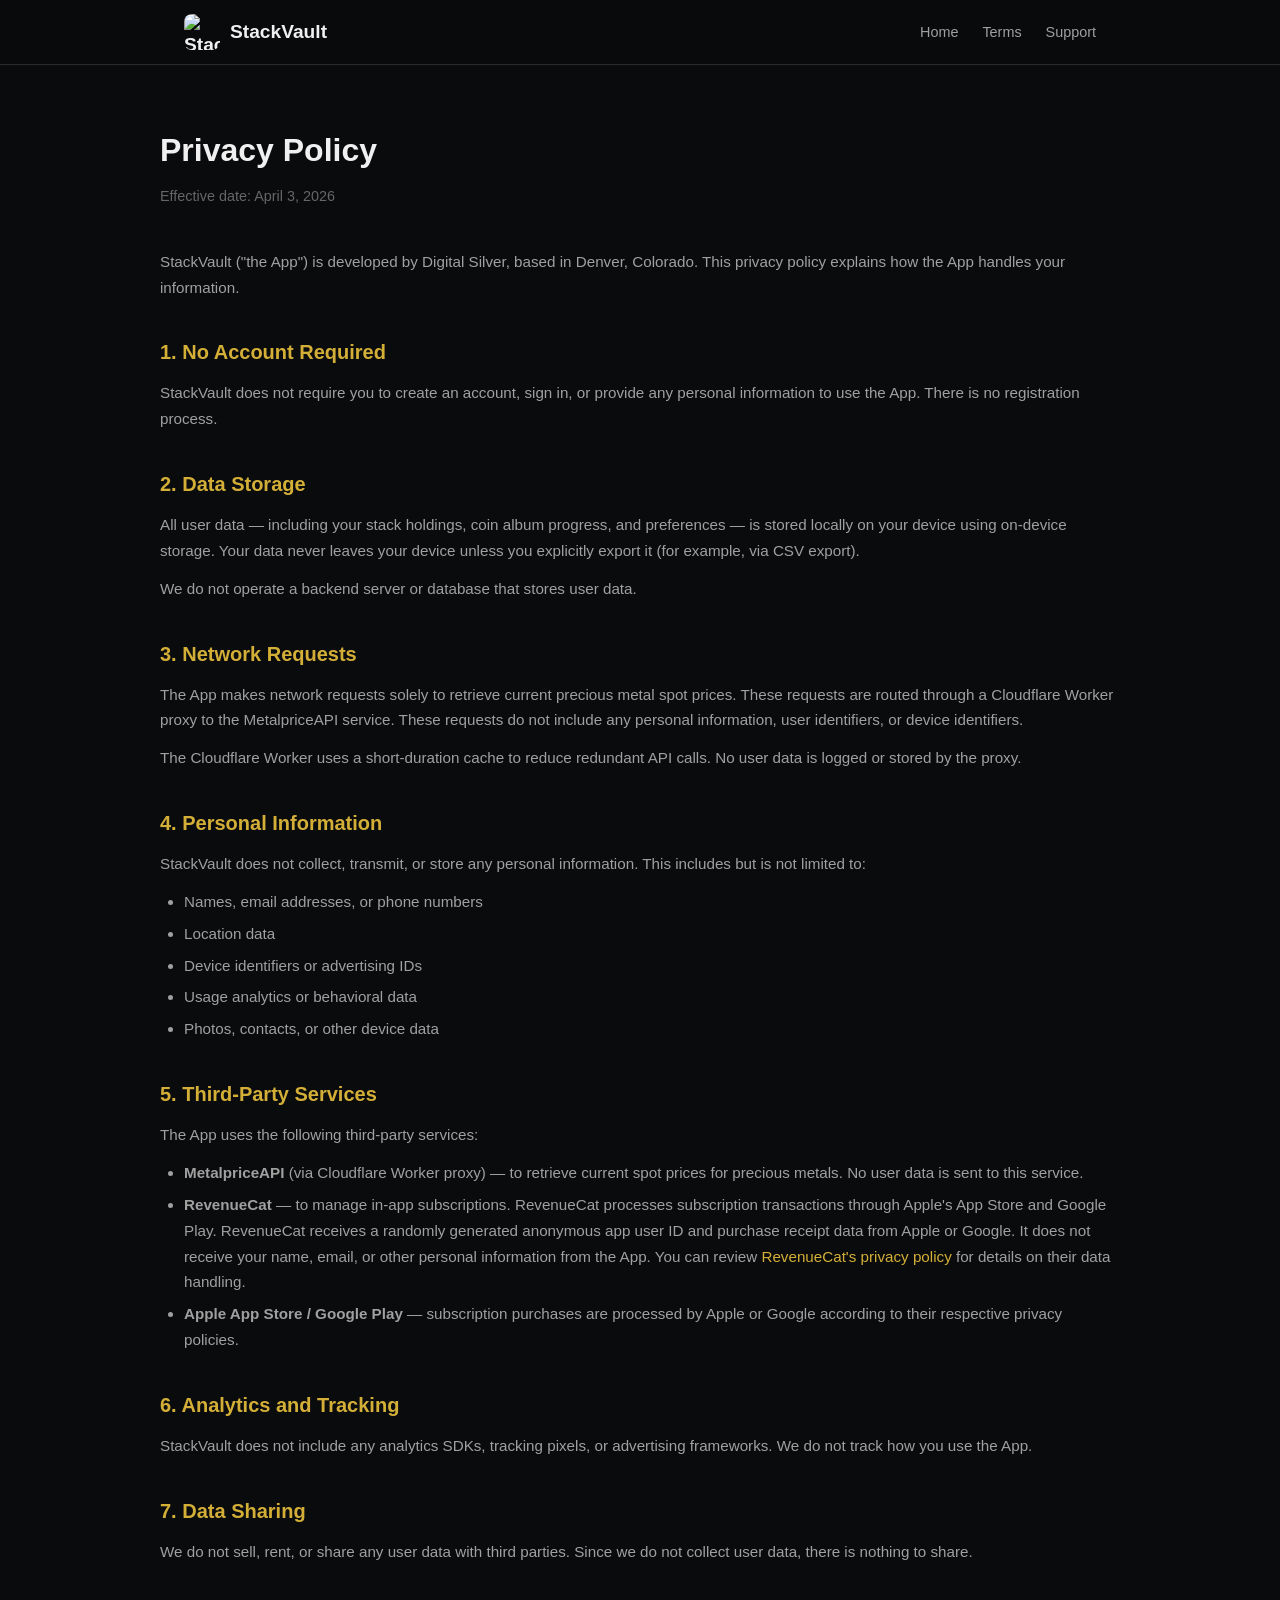
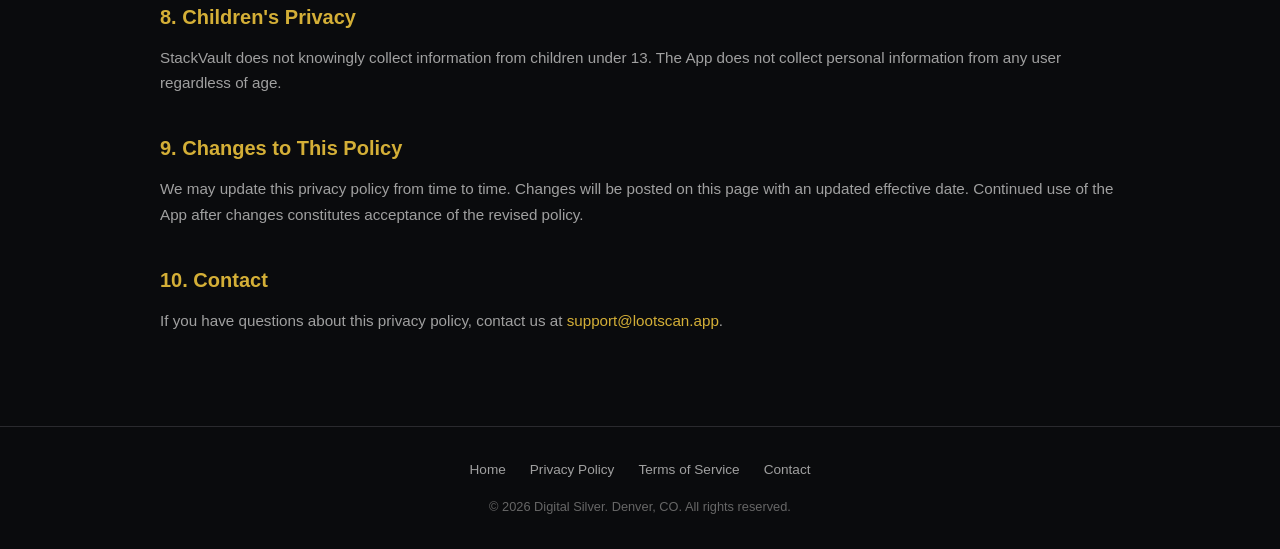
==== privacy.html @ e90b6bd2 "Add files via upload" ====
<!DOCTYPE html>
<html lang="en">
<head>
  <meta charset="UTF-8">
  <meta name="viewport" content="width=device-width, initial-scale=1.0">
  <title>Privacy Policy - StackVault</title>
  <meta name="description" content="StackVault privacy policy. We collect no personal data. All your data stays on your device.">
  <meta name="theme-color" content="#0a0b0d">
  <link rel="icon" type="image/png" href="assets/icon.png">
  <link rel="apple-touch-icon" href="assets/icon.png">
  <link rel="stylesheet" href="style.css">
</head>
<body>

<header>
  <nav>
    <a href="/" class="nav-brand">
      <img src="assets/icon.png" alt="StackVault icon" width="36" height="36">
      <span>StackVault</span>
    </a>
    <ul class="nav-links">
      <li><a href="index.html">Home</a></li>
      <li><a href="terms.html">Terms</a></li>
      <li><a href="mailto:support@lootscan.app">Support</a></li>
    </ul>
  </nav>
</header>

<main class="container legal">
  <h1>Privacy Policy</h1>
  <p class="effective">Effective date: April 3, 2026</p>

  <p>StackVault ("the App") is developed by Digital Silver, based in Denver, Colorado. This privacy policy explains how the App handles your information.</p>

  <h2>1. No Account Required</h2>
  <p>StackVault does not require you to create an account, sign in, or provide any personal information to use the App. There is no registration process.</p>

  <h2>2. Data Storage</h2>
  <p>All user data — including your stack holdings, coin album progress, and preferences — is stored locally on your device using on-device storage. Your data never leaves your device unless you explicitly export it (for example, via CSV export).</p>
  <p>We do not operate a backend server or database that stores user data.</p>

  <h2>3. Network Requests</h2>
  <p>The App makes network requests solely to retrieve current precious metal spot prices. These requests are routed through a Cloudflare Worker proxy to the MetalpriceAPI service. These requests do not include any personal information, user identifiers, or device identifiers.</p>
  <p>The Cloudflare Worker uses a short-duration cache to reduce redundant API calls. No user data is logged or stored by the proxy.</p>

  <h2>4. Personal Information</h2>
  <p>StackVault does not collect, transmit, or store any personal information. This includes but is not limited to:</p>
  <ul>
    <li>Names, email addresses, or phone numbers</li>
    <li>Location data</li>
    <li>Device identifiers or advertising IDs</li>
    <li>Usage analytics or behavioral data</li>
    <li>Photos, contacts, or other device data</li>
  </ul>

  <h2>5. Third-Party Services</h2>
  <p>The App uses the following third-party services:</p>
  <ul>
    <li><strong>MetalpriceAPI</strong> (via Cloudflare Worker proxy) — to retrieve current spot prices for precious metals. No user data is sent to this service.</li>
    <li><strong>RevenueCat</strong> — to manage in-app subscriptions. RevenueCat processes subscription transactions through Apple's App Store and Google Play. RevenueCat receives a randomly generated anonymous app user ID and purchase receipt data from Apple or Google. It does not receive your name, email, or other personal information from the App. You can review <a href="https://www.revenuecat.com/privacy/" target="_blank" rel="noopener">RevenueCat's privacy policy</a> for details on their data handling.</li>
    <li><strong>Apple App Store / Google Play</strong> — subscription purchases are processed by Apple or Google according to their respective privacy policies.</li>
  </ul>

  <h2>6. Analytics and Tracking</h2>
  <p>StackVault does not include any analytics SDKs, tracking pixels, or advertising frameworks. We do not track how you use the App.</p>

  <h2>7. Data Sharing</h2>
  <p>We do not sell, rent, or share any user data with third parties. Since we do not collect user data, there is nothing to share.</p>

  <h2>8. Children's Privacy</h2>
  <p>StackVault does not knowingly collect information from children under 13. The App does not collect personal information from any user regardless of age.</p>

  <h2>9. Changes to This Policy</h2>
  <p>We may update this privacy policy from time to time. Changes will be posted on this page with an updated effective date. Continued use of the App after changes constitutes acceptance of the revised policy.</p>

  <h2>10. Contact</h2>
  <p>If you have questions about this privacy policy, contact us at <a href="mailto:support@lootscan.app">support@lootscan.app</a>.</p>
</main>

<footer>
  <div class="footer-links">
    <a href="index.html">Home</a>
    <a href="privacy.html">Privacy Policy</a>
    <a href="terms.html">Terms of Service</a>
    <a href="mailto:support@lootscan.app">Contact</a>
  </div>
  <p class="footer-copy">&copy; 2026 Digital Silver. Denver, CO. All rights reserved.</p>
</footer>

</body>
</html>
---- style.css ----
/* StackVault Website — Dark Gold Theme */

:root {
  --bg-primary: #0a0b0d;
  --bg-secondary: #1a1a1d;
  --bg-card: #141416;
  --bg-card-hover: #1e1e22;
  --gold: #D4AF37;
  --gold-dim: #b8962e;
  --gold-glow: rgba(212, 175, 55, 0.15);
  --text-primary: #f0f0f0;
  --text-secondary: #a0a0a0;
  --text-muted: #666;
  --border: #2a2a2e;
  --radius: 12px;
  --max-width: 960px;
}

*, *::before, *::after {
  box-sizing: border-box;
  margin: 0;
  padding: 0;
}

html {
  scroll-behavior: smooth;
}

body {
  font-family: -apple-system, BlinkMacSystemFont, "Segoe UI", Roboto, Helvetica, Arial, sans-serif;
  background-color: var(--bg-primary);
  color: var(--text-primary);
  line-height: 1.6;
  -webkit-font-smoothing: antialiased;
}

a {
  color: var(--gold);
  text-decoration: none;
  transition: color 0.2s;
}

a:hover {
  color: var(--gold-dim);
}

/* Layout */

.container {
  max-width: var(--max-width);
  margin: 0 auto;
  padding: 0 24px;
}

/* Header / Nav */

header {
  position: sticky;
  top: 0;
  z-index: 100;
  background: rgba(10, 11, 13, 0.85);
  backdrop-filter: blur(12px);
  -webkit-backdrop-filter: blur(12px);
  border-bottom: 1px solid var(--border);
}

nav {
  max-width: var(--max-width);
  margin: 0 auto;
  padding: 14px 24px;
  display: flex;
  align-items: center;
  justify-content: space-between;
}

.nav-brand {
  display: flex;
  align-items: center;
  gap: 10px;
  font-size: 1.2rem;
  font-weight: 700;
  color: var(--text-primary);
}

.nav-brand img {
  width: 36px;
  height: 36px;
  border-radius: 8px;
}

.nav-links {
  display: flex;
  gap: 24px;
  list-style: none;
}

.nav-links a {
  color: var(--text-secondary);
  font-size: 0.9rem;
  font-weight: 500;
  transition: color 0.2s;
}

.nav-links a:hover {
  color: var(--gold);
}

/* Hero */

.hero {
  text-align: center;
  padding: 80px 24px 60px;
}

.hero-icon {
  width: 120px;
  height: 120px;
  border-radius: 28px;
  margin-bottom: 28px;
  box-shadow: 0 8px 40px rgba(212, 175, 55, 0.2);
}

.hero h1 {
  font-size: 2.8rem;
  font-weight: 800;
  letter-spacing: -0.5px;
  margin-bottom: 8px;
}

.hero h1 .gold {
  color: var(--gold);
}

.hero .subtitle {
  font-size: 1.15rem;
  color: var(--text-secondary);
  margin-bottom: 32px;
  font-style: italic;
}

.hero .tagline {
  font-size: 1.25rem;
  color: var(--text-secondary);
  max-width: 560px;
  margin: 0 auto 36px;
  line-height: 1.5;
}

.badge-row {
  display: flex;
  justify-content: center;
  gap: 12px;
  flex-wrap: wrap;
}

.badge {
  display: inline-flex;
  align-items: center;
  gap: 6px;
  background: var(--bg-card);
  border: 1px solid var(--border);
  border-radius: 999px;
  padding: 8px 18px;
  font-size: 0.85rem;
  color: var(--text-secondary);
}

.badge .dot {
  width: 8px;
  height: 8px;
  border-radius: 50%;
  background: var(--gold);
}

/* Features */

.features {
  padding: 60px 0;
}

.features h2 {
  text-align: center;
  font-size: 1.8rem;
  font-weight: 700;
  margin-bottom: 40px;
}

.feature-grid {
  display: grid;
  grid-template-columns: repeat(auto-fit, minmax(260px, 1fr));
  gap: 20px;
}

.feature-card {
  background: var(--bg-card);
  border: 1px solid var(--border);
  border-radius: var(--radius);
  padding: 28px 24px;
  transition: background 0.2s, border-color 0.2s;
}

.feature-card:hover {
  background: var(--bg-card-hover);
  border-color: var(--gold-dim);
}

.feature-card .icon {
  font-size: 1.8rem;
  margin-bottom: 12px;
  display: block;
}

.feature-card h3 {
  font-size: 1.1rem;
  font-weight: 700;
  margin-bottom: 8px;
  color: var(--gold);
}

.feature-card p {
  font-size: 0.92rem;
  color: var(--text-secondary);
  line-height: 1.55;
}

/* CTA */

.cta {
  text-align: center;
  padding: 60px 24px;
  border-top: 1px solid var(--border);
}

.cta h2 {
  font-size: 1.6rem;
  font-weight: 700;
  margin-bottom: 12px;
}

.cta p {
  color: var(--text-secondary);
  margin-bottom: 28px;
  font-size: 1rem;
}

.btn-primary {
  display: inline-block;
  background: var(--gold);
  color: #0a0b0d;
  font-weight: 700;
  font-size: 1rem;
  padding: 14px 36px;
  border-radius: 999px;
  transition: background 0.2s, transform 0.15s;
}

.btn-primary:hover {
  background: var(--gold-dim);
  color: #0a0b0d;
  transform: translateY(-1px);
}

/* Footer */

footer {
  border-top: 1px solid var(--border);
  padding: 32px 24px;
  text-align: center;
}

.footer-links {
  display: flex;
  justify-content: center;
  gap: 24px;
  flex-wrap: wrap;
  margin-bottom: 16px;
}

.footer-links a {
  color: var(--text-secondary);
  font-size: 0.85rem;
}

.footer-links a:hover {
  color: var(--gold);
}

.footer-copy {
  color: var(--text-muted);
  font-size: 0.8rem;
}

/* Legal Pages */

.legal {
  padding: 60px 0 80px;
}

.legal h1 {
  font-size: 2rem;
  font-weight: 800;
  margin-bottom: 8px;
}

.legal .effective {
  color: var(--text-muted);
  font-size: 0.9rem;
  margin-bottom: 40px;
}

.legal h2 {
  font-size: 1.25rem;
  font-weight: 700;
  margin-top: 36px;
  margin-bottom: 12px;
  color: var(--gold);
}

.legal p,
.legal li {
  color: var(--text-secondary);
  font-size: 0.95rem;
  line-height: 1.7;
  margin-bottom: 12px;
}

.legal ul {
  padding-left: 24px;
  margin-bottom: 16px;
}

.legal li {
  margin-bottom: 6px;
}

.legal a {
  color: var(--gold);
}

/* Responsive */

@media (max-width: 640px) {
  .hero {
    padding: 48px 16px 40px;
  }

  .hero h1 {
    font-size: 2rem;
  }

  .hero .tagline {
    font-size: 1.05rem;
  }

  .feature-grid {
    grid-template-columns: 1fr;
  }

  .nav-links {
    gap: 16px;
  }
}
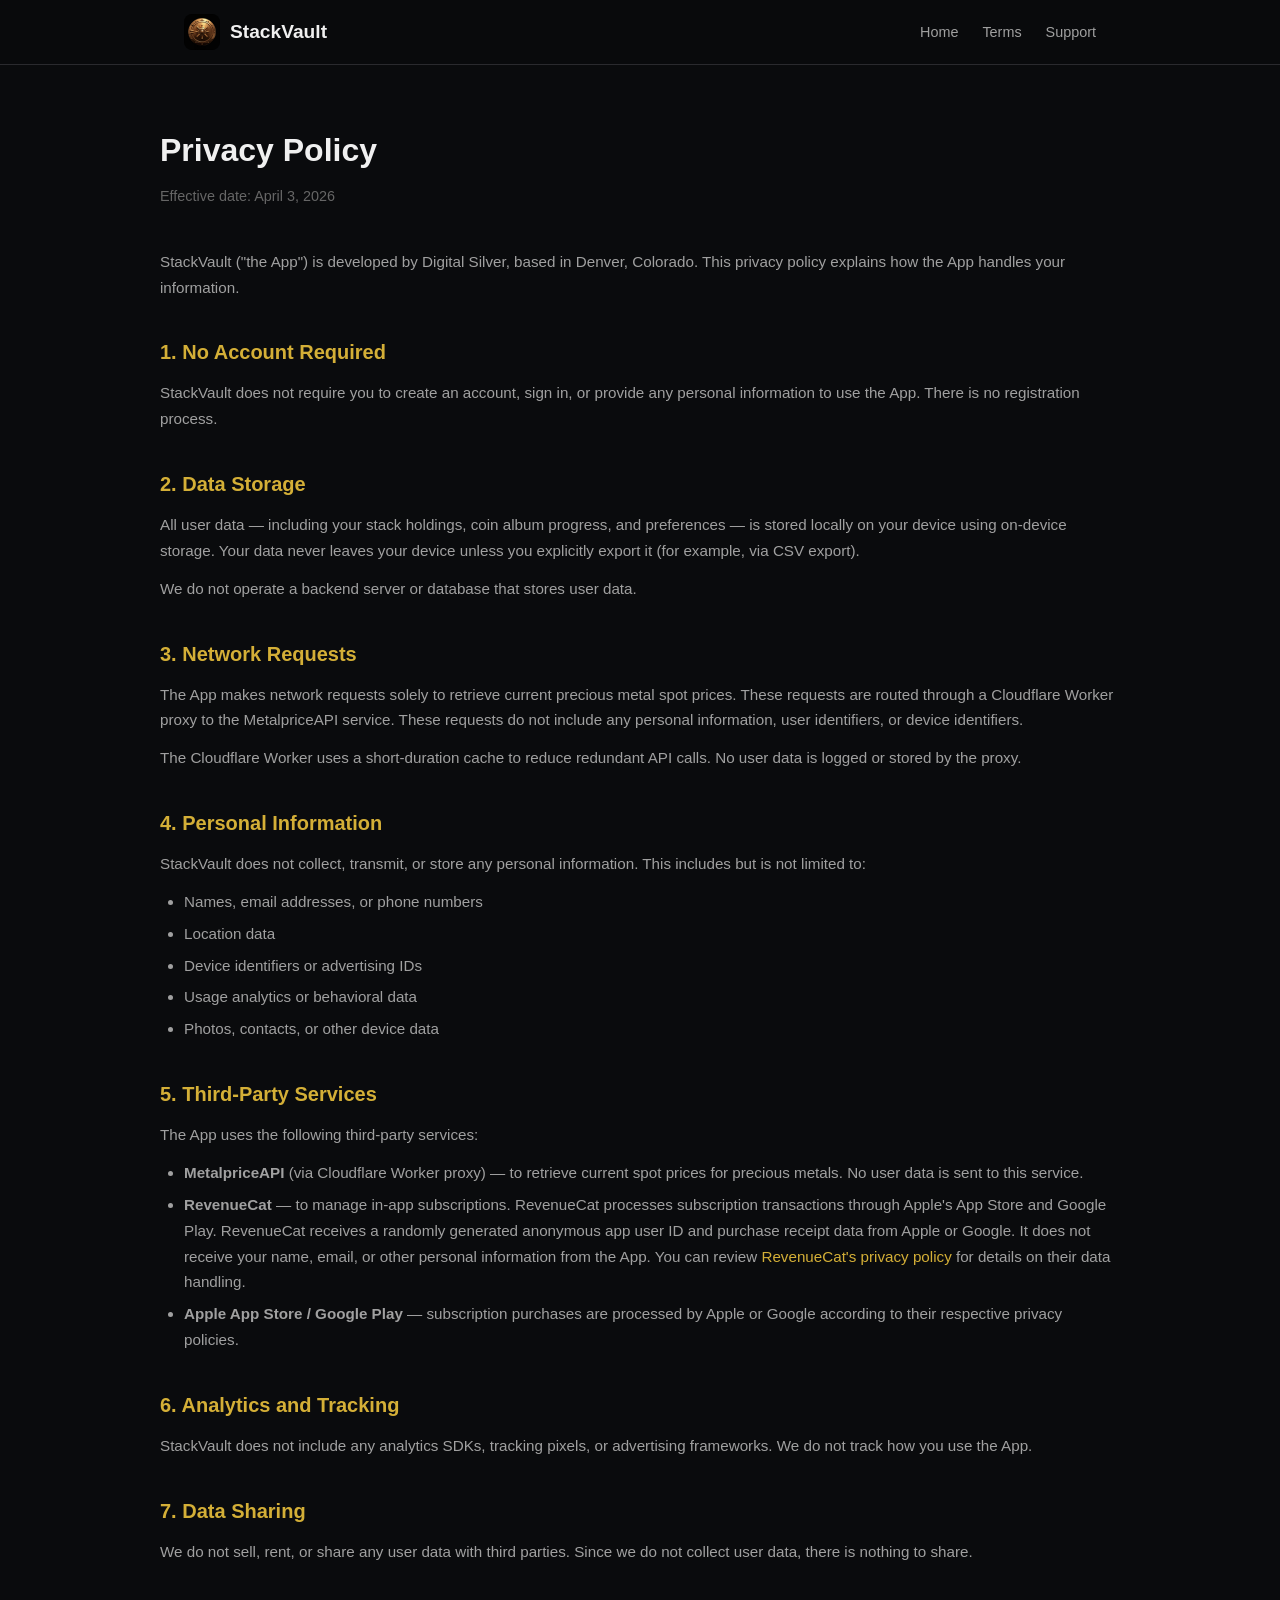
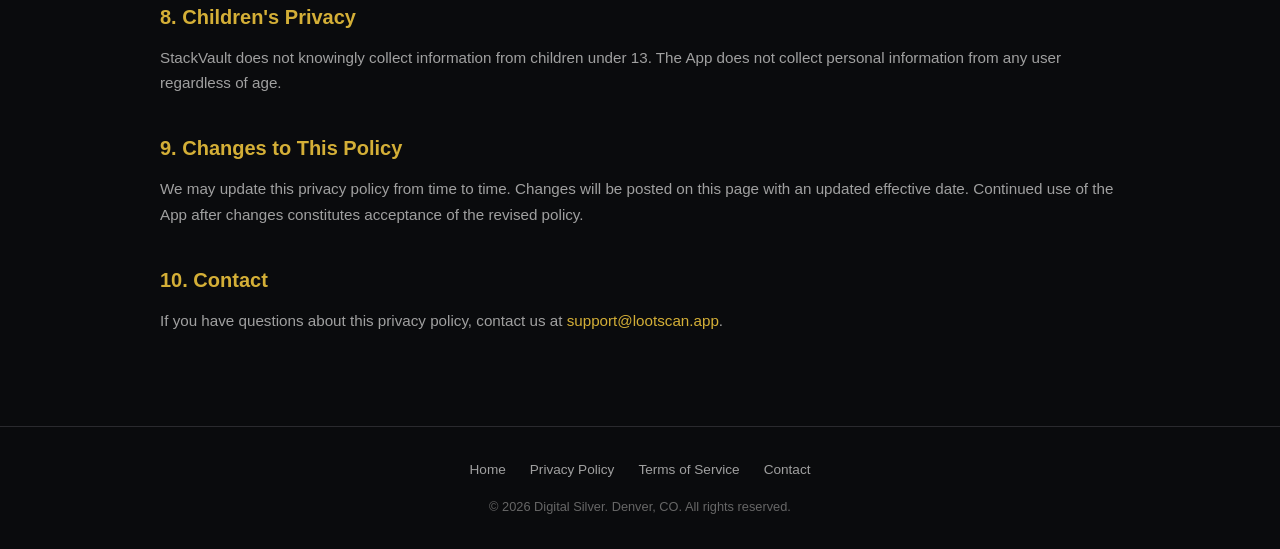
==== commit 75200c62: "Add files via upload" ====
--- a/privacy.html
+++ b/privacy.html
@@ -6,8 +6,8 @@
   <title>Privacy Policy - StackVault</title>
   <meta name="description" content="StackVault privacy policy. We collect no personal data. All your data stays on your device.">
   <meta name="theme-color" content="#0a0b0d">
-  <link rel="icon" type="image/png" href="assets/icon.png">
-  <link rel="apple-touch-icon" href="assets/icon.png">
+  <link rel="icon" type="image/png" href="icon.png">
+  <link rel="apple-touch-icon" href="icon.png">
   <link rel="stylesheet" href="style.css">
 </head>
 <body>
@@ -15,7 +15,7 @@
 <header>
   <nav>
     <a href="/" class="nav-brand">
-      <img src="assets/icon.png" alt="StackVault icon" width="36" height="36">
+      <img src="icon.png" alt="StackVault icon" width="36" height="36">
       <span>StackVault</span>
     </a>
     <ul class="nav-links">
